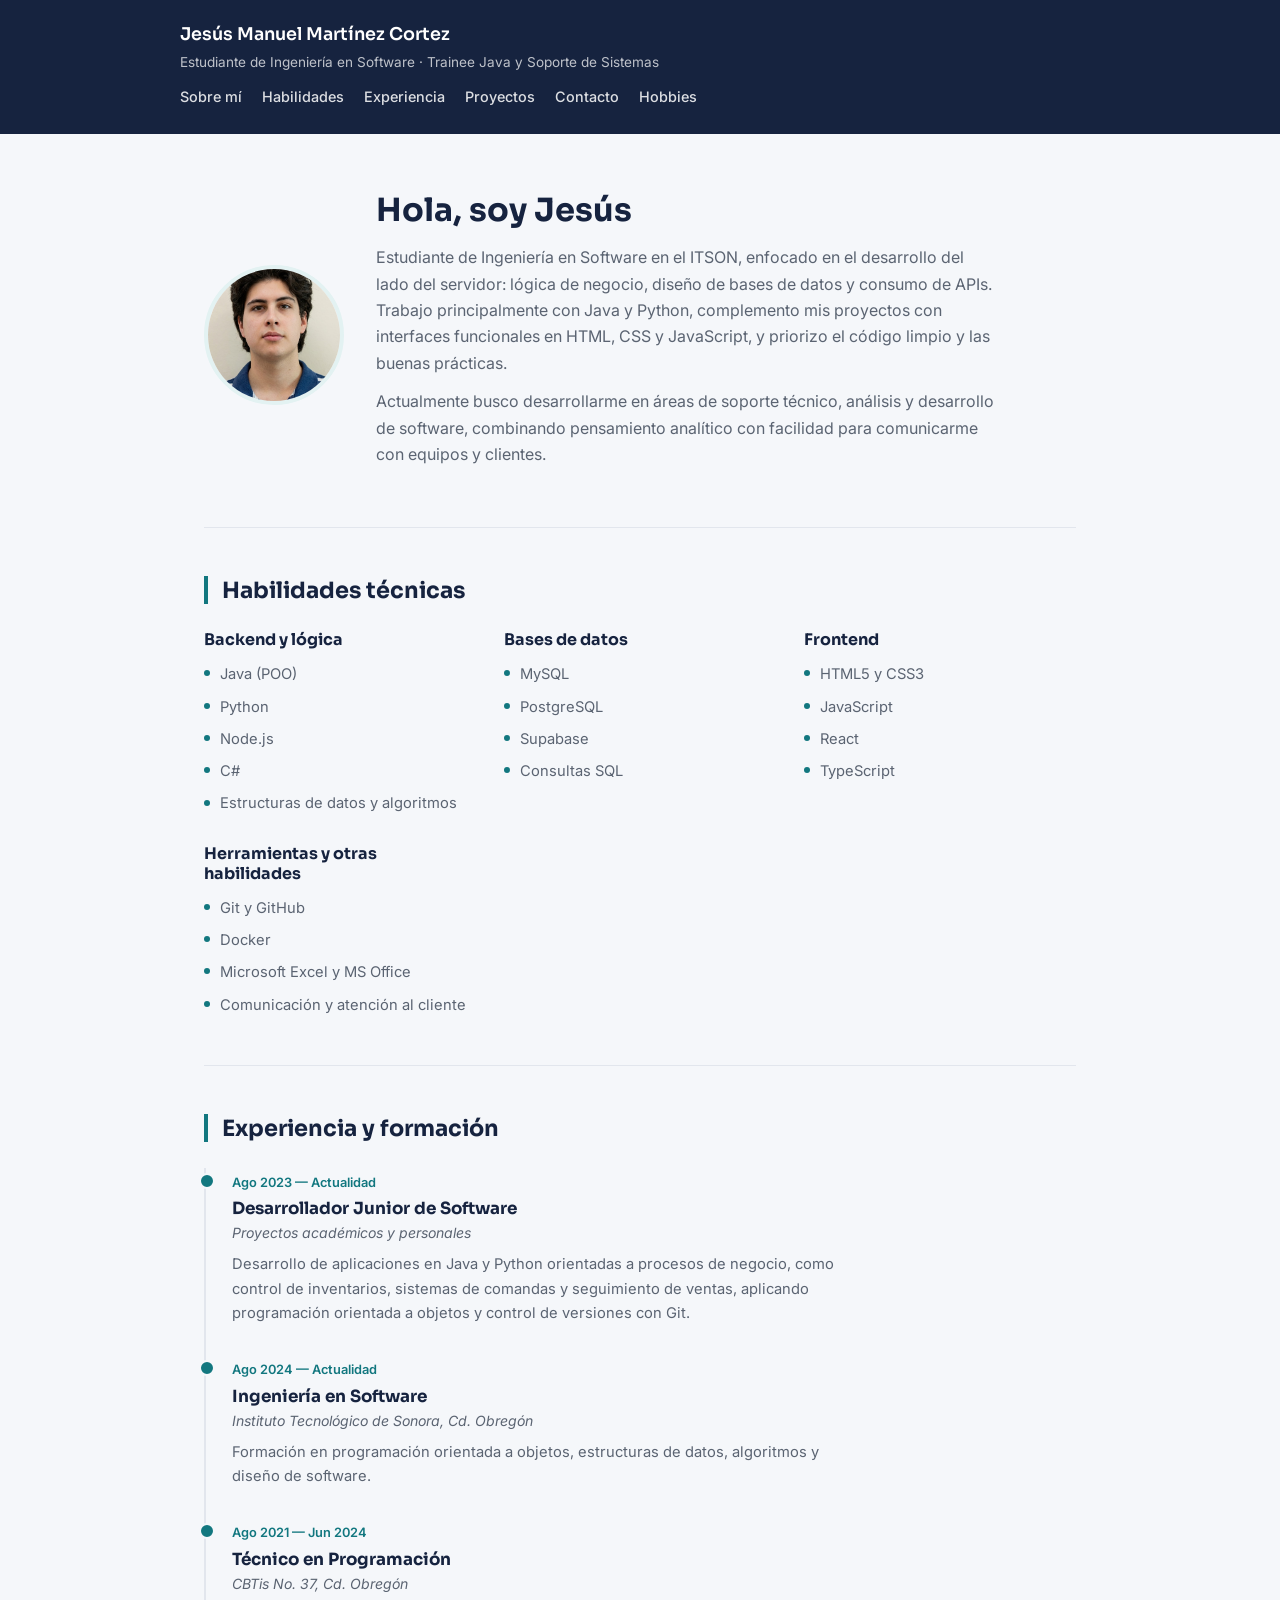
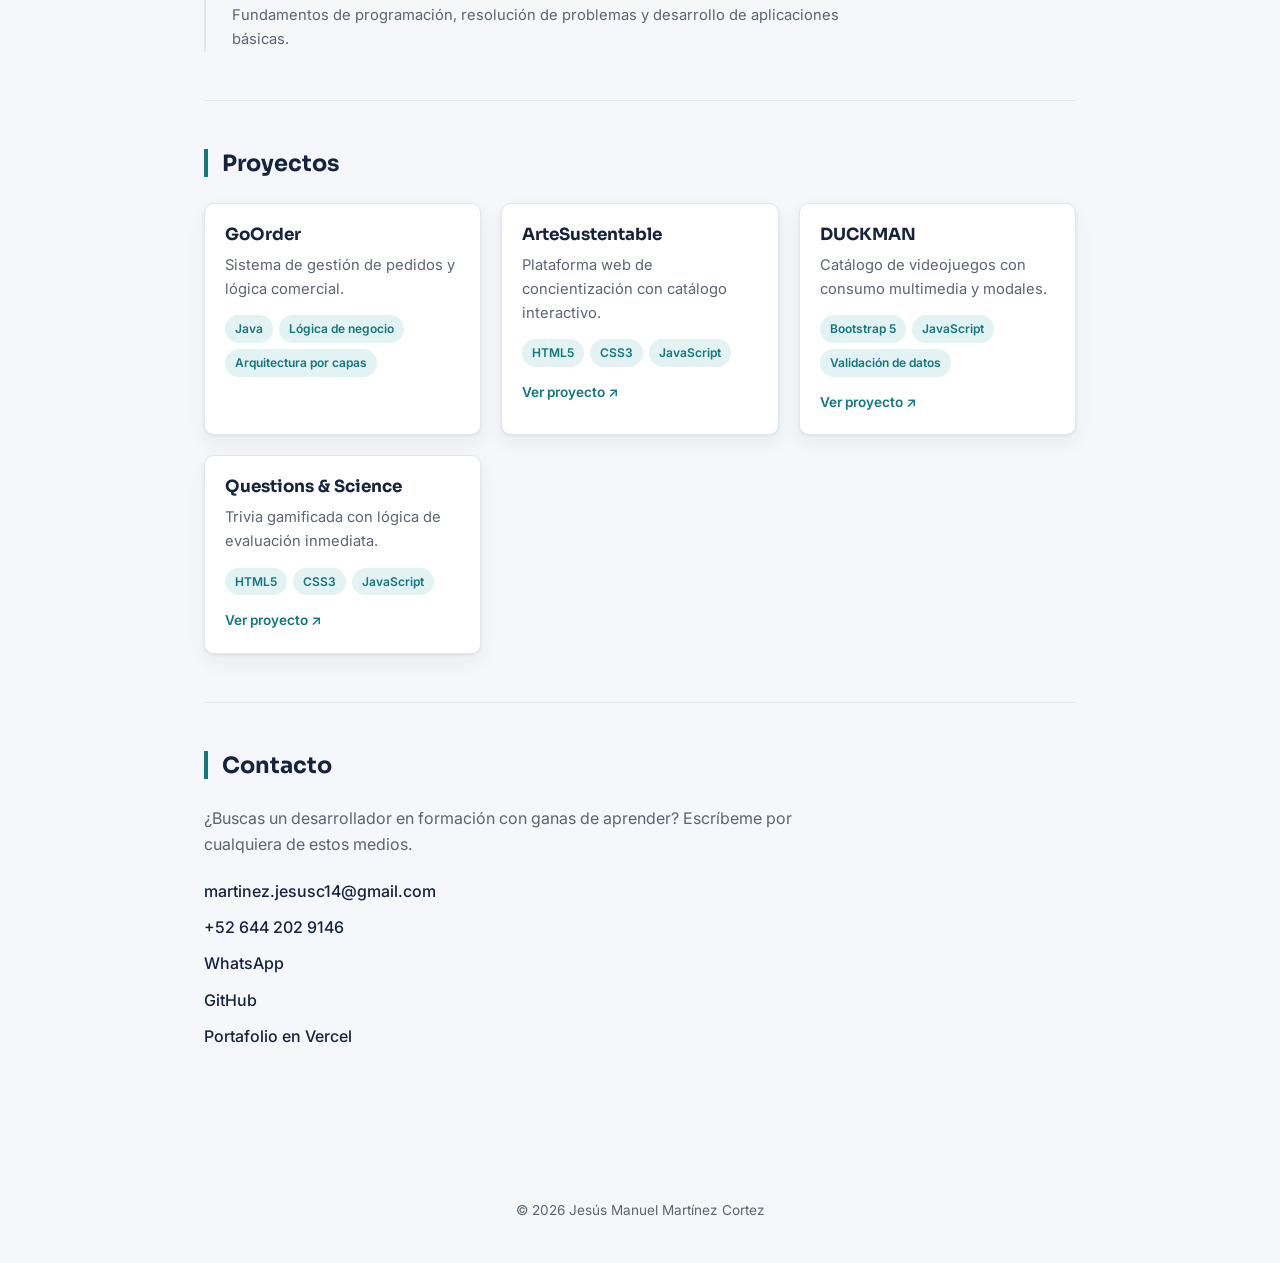
==== src/main/resources/static/index.html @ 35b680df "Add files via upload" ====
<!doctype html>
<html lang="es">
<head>
    <meta charset="UTF-8">
    <meta name="viewport" content="width=device-width, initial-scale=1.0">
    <meta name="description" content="Portafolio profesional de Jesús Manuel Martínez Cortez, estudiante de Ingeniería en Software enfocado en desarrollo backend con Java.">
    <meta name="author" content="Jesus Manuel Martinez Cortez">
    <link rel="preconnect" href="https://fonts.googleapis.com">
    <link rel="preconnect" href="https://fonts.gstatic.com" crossorigin>
    <link href="https://fonts.googleapis.com/css2?family=Sora:wght@500;600;700&family=Inter:wght@400;500;600&display=swap" rel="stylesheet">
    <link rel="stylesheet" href="CSS/styles.css">
    <title>Jesús Martínez — Portafolio</title>
</head>
<body>

<header class="site-header">
    <div class="header-inner">
        <div class="marca">
            <p class="marca-nombre">Jesús Manuel Martínez Cortez</p>
            <p class="marca-rol">Estudiante de Ingeniería en Software · Trainee Java y Soporte de Sistemas</p>
        </div>
        <nav class="nav-principal">
            <a href="#sobre-mi">Sobre mí</a>
            <a href="#habilidades">Habilidades</a>
            <a href="#experiencia">Experiencia</a>
            <a href="#proyectos">Proyectos</a>
            <a href="#contacto">Contacto</a>
            <a href="hobbies.html">Hobbies</a>
        </nav>
    </div>
</header>

<main>
    <section id="sobre-mi" class="hero">
        <img src="yo.jpeg" alt="Foto de perfil de Jesús Martínez" class="foto-perfil" width="140" height="140">
        <div class="hero-texto">
            <h1>Hola, soy Jesús</h1>
            <p>
                Estudiante de Ingeniería en Software en el ITSON, enfocado en el desarrollo del lado del servidor:
                lógica de negocio, diseño de bases de datos y consumo de APIs. Trabajo principalmente con Java y
                Python, complemento mis proyectos con interfaces funcionales en HTML, CSS y JavaScript, y priorizo
                el código limpio y las buenas prácticas.
            </p>
            <p>
                Actualmente busco desarrollarme en áreas de soporte técnico, análisis y desarrollo de software,
                combinando pensamiento analítico con facilidad para comunicarme con equipos y clientes.
            </p>
        </div>
    </section>

    <section id="habilidades">
        <h2>Habilidades técnicas</h2>
        <div class="skills-grid">
            <div class="skill-grupo">
                <h3>Backend y lógica</h3>
                <ul>
                    <li>Java (POO)</li>
                    <li>Python</li>
                    <li>Node.js</li>
                    <li>C#</li>
                    <li>Estructuras de datos y algoritmos</li>
                </ul>
            </div>
            <div class="skill-grupo">
                <h3>Bases de datos</h3>
                <ul>
                    <li>MySQL</li>
                    <li>PostgreSQL</li>
                    <li>Supabase</li>
                    <li>Consultas SQL</li>
                </ul>
            </div>
            <div class="skill-grupo">
                <h3>Frontend</h3>
                <ul>
                    <li>HTML5 y CSS3</li>
                    <li>JavaScript</li>
                    <li>React</li>
                    <li>TypeScript</li>
                </ul>
            </div>
            <div class="skill-grupo">
                <h3>Herramientas y otras habilidades</h3>
                <ul>
                    <li>Git y GitHub</li>
                    <li>Docker</li>
                    <li>Microsoft Excel y MS Office</li>
                    <li>Comunicación y atención al cliente</li>
                </ul>
            </div>
        </div>
    </section>

    <section id="experiencia">
        <h2>Experiencia y formación</h2>
        <ol class="linea-tiempo">
            <li>
                <span class="periodo">Ago 2023 — Actualidad</span>
                <h3>Desarrollador Junior de Software</h3>
                <p class="lugar">Proyectos académicos y personales</p>
                <p>Desarrollo de aplicaciones en Java y Python orientadas a procesos de negocio, como control de
                    inventarios, sistemas de comandas y seguimiento de ventas, aplicando programación orientada a
                    objetos y control de versiones con Git.</p>
            </li>
            <li>
                <span class="periodo">Ago 2024 — Actualidad</span>
                <h3>Ingeniería en Software</h3>
                <p class="lugar">Instituto Tecnológico de Sonora, Cd. Obregón</p>
                <p>Formación en programación orientada a objetos, estructuras de datos, algoritmos y diseño de
                    software.</p>
            </li>
            <li>
                <span class="periodo">Ago 2021 — Jun 2024</span>
                <h3>Técnico en Programación</h3>
                <p class="lugar">CBTis No. 37, Cd. Obregón</p>
                <p>Fundamentos de programación, resolución de problemas y desarrollo de aplicaciones básicas.</p>
            </li>
        </ol>
    </section>

    <section id="proyectos">
        <h2>Proyectos</h2>
        <div class="proyectos-grid">
            <article class="proyecto-card">
                <h3>GoOrder</h3>
                <p>Sistema de gestión de pedidos y lógica comercial.</p>
                <ul class="tags">
                    <li>Java</li>
                    <li>Lógica de negocio</li>
                    <li>Arquitectura por capas</li>
                </ul>
            </article>
            <a class="proyecto-card" href="https://artesustentable.netlify.app/login.html" target="_blank" rel="noopener">
                <h3>ArteSustentable</h3>
                <p>Plataforma web de concientización con catálogo interactivo.</p>
                <ul class="tags">
                    <li>HTML5</li>
                    <li>CSS3</li>
                    <li>JavaScript</li>
                </ul>
                <span class="ver-proyecto">Ver proyecto ↗</span>
            </a>
            <a class="proyecto-card" href="https://duckmangames.netlify.app/" target="_blank" rel="noopener">
                <h3>DUCKMAN</h3>
                <p>Catálogo de videojuegos con consumo multimedia y modales.</p>
                <ul class="tags">
                    <li>Bootstrap 5</li>
                    <li>JavaScript</li>
                    <li>Validación de datos</li>
                </ul>
                <span class="ver-proyecto">Ver proyecto ↗</span>
            </a>
            <a class="proyecto-card" href="https://questionandscience.netlify.app/" target="_blank" rel="noopener">
                <h3>Questions &amp; Science</h3>
                <p>Trivia gamificada con lógica de evaluación inmediata.</p>
                <ul class="tags">
                    <li>HTML5</li>
                    <li>CSS3</li>
                    <li>JavaScript</li>
                </ul>
                <span class="ver-proyecto">Ver proyecto ↗</span>
            </a>
        </div>
    </section>

    <section id="contacto">
        <h2>Contacto</h2>
        <p>¿Buscas un desarrollador en formación con ganas de aprender? Escríbeme por cualquiera de estos medios.</p>
        <ul class="contacto-lista">
            <li><a href="mailto:martinez.jesusc14@gmail.com">martinez.jesusc14@gmail.com</a></li>
            <li><a href="tel:6442029146">+52 644 202 9146</a></li>
            <li><a href="https://wa.me/6442029146?text=Hola,%20vi%20tu%20portafolio" target="_blank" rel="noopener">WhatsApp</a></li>
            <li><a href="https://github.com/JesusMartinez262714" target="_blank" rel="noopener">GitHub</a></li>
            <li><a href="https://portfolio-jesusmartinez.vercel.app" target="_blank" rel="noopener">Portafolio en Vercel</a></li>
        </ul>
    </section>
</main>

<footer>
    <p>&copy; 2026 Jesús Manuel Martínez Cortez</p>
</footer>
</body>
</html>
---- src/main/resources/static/CSS/styles.css ----
:root {
    --color-fondo: #F5F7FA;
    --color-superficie: #FFFFFF;
    --color-texto: #262B36;
    --color-texto-suave: #5B6472;
    --color-primario: #16233F;
    --color-acento: #12777F;
    --color-acento-suave: #E3F2F2;
    --borde: #E2E6ED;
    --radio: 10px;
    --sombra: 0 1px 3px rgba(22, 35, 63, 0.08), 0 8px 20px rgba(22, 35, 63, 0.06);
}

* {
    box-sizing: border-box;
}

body {
    font-family: 'Inter', system-ui, sans-serif;
    background-color: var(--color-fondo);
    color: var(--color-texto);
    margin: 0;
    line-height: 1.65;
}

h1, h2, h3 {
    font-family: 'Sora', system-ui, sans-serif;
    color: var(--color-primario);
    line-height: 1.25;
}

a {
    color: var(--color-acento);
}

a:focus-visible, button:focus-visible {
    outline: 2px solid var(--color-acento);
    outline-offset: 2px;
}


.site-header {
    background-color: var(--color-primario);
    padding: 20px 24px;
}

.header-inner {
    max-width: 920px;
    margin: 0 auto;
    display: flex;
    justify-content: space-between;
    align-items: center;
    flex-wrap: wrap;
    gap: 12px;
}

.marca-nombre {
    font-family: 'Sora', system-ui, sans-serif;
    font-weight: 600;
    font-size: 1.1rem;
    color: #ffffff;
    margin: 0;
}

.marca-rol {
    font-size: 0.85rem;
    color: rgba(255, 255, 255, 0.72);
    margin: 2px 0 0;
}

.nav-principal {
    display: flex;
    gap: 20px;
    flex-wrap: wrap;
}

.nav-principal a {
    color: rgba(255, 255, 255, 0.85);
    text-decoration: none;
    font-size: 0.9rem;
    font-weight: 500;
    padding-bottom: 3px;
    border-bottom: 2px solid transparent;
    transition: border-color 0.2s ease, color 0.2s ease;
}

.nav-principal a:hover,
.nav-principal a:focus-visible {
    color: #ffffff;
    border-color: var(--color-acento);
    outline: none;
}


main {
    max-width: 920px;
    margin: 0 auto;
    padding: 0 24px 60px;
}

section {
    padding: 48px 0;
    border-bottom: 1px solid var(--borde);
}

section:last-of-type {
    border-bottom: none;
}

h2 {
    font-size: 1.4rem;
    margin: 0 0 26px;
    padding-left: 14px;
    border-left: 4px solid var(--color-acento);
}



.hero {
    display: flex;
    align-items: center;
    gap: 32px;
    padding-top: 56px;
}

.foto-perfil {
    border-radius: 50%;
    object-fit: cover;
    border: 4px solid var(--color-acento-suave);
    flex-shrink: 0;
}

.hero-texto h1 {
    font-size: 2rem;
    margin: 0 0 14px;
}

.hero-texto p {
    color: var(--color-texto-suave);
    margin: 0 0 12px;
    max-width: 62ch;
}



.skills-grid {
    display: grid;
    grid-template-columns: repeat(auto-fit, minmax(200px, 1fr));
    gap: 28px;
}

.skill-grupo h3 {
    font-size: 1rem;
    margin: 0 0 12px;
}

.skill-grupo ul {
    list-style: none;
    margin: 0;
    padding: 0;
    display: flex;
    flex-direction: column;
    gap: 8px;
}

.skill-grupo li {
    font-size: 0.92rem;
    color: var(--color-texto-suave);
    padding-left: 16px;
    position: relative;
}

.skill-grupo li::before {
    content: '';
    position: absolute;
    left: 0;
    top: 0.55em;
    width: 6px;
    height: 6px;
    border-radius: 50%;
    background-color: var(--color-acento);
}



.linea-tiempo {
    list-style: none;
    margin: 0;
    padding: 0;
    border-left: 2px solid var(--borde);
    display: flex;
    flex-direction: column;
    gap: 30px;
}

.linea-tiempo li {
    position: relative;
    padding-left: 26px;
}

.linea-tiempo li::before {
    content: '';
    position: absolute;
    left: -7px;
    top: 5px;
    width: 12px;
    height: 12px;
    border-radius: 50%;
    background-color: var(--color-acento);
    border: 2px solid var(--color-fondo);
}

.periodo {
    font-size: 0.8rem;
    color: var(--color-acento);
    font-weight: 600;
}

.linea-tiempo h3 {
    margin: 4px 0 2px;
    font-size: 1.05rem;
}

.lugar {
    margin: 0 0 8px;
    font-size: 0.88rem;
    color: var(--color-texto-suave);
    font-style: italic;
}

.linea-tiempo p:not(.lugar) {
    margin: 0;
    color: var(--color-texto-suave);
    font-size: 0.92rem;
    max-width: 68ch;
}



.proyectos-grid {
    display: grid;
    grid-template-columns: repeat(auto-fit, minmax(220px, 1fr));
    gap: 20px;
}

.proyecto-card {
    background-color: var(--color-superficie);
    border: 1px solid var(--borde);
    border-radius: var(--radio);
    padding: 20px;
    box-shadow: var(--sombra);
    transition: transform 0.2s ease, box-shadow 0.2s ease;
    display: block;
    text-decoration: none;
    color: inherit;
}

.proyecto-card:hover {
    transform: translateY(-3px);
    box-shadow: 0 12px 26px rgba(22, 35, 63, 0.12);
}

.proyecto-card h3 {
    margin: 0 0 8px;
    font-size: 1.05rem;
}

.proyecto-card p {
    margin: 0 0 14px;
    color: var(--color-texto-suave);
    font-size: 0.92rem;
}

.ver-proyecto {
    display: inline-block;
    margin-top: 14px;
    font-size: 0.85rem;
    font-weight: 600;
    color: var(--color-acento);
}

.tags {
    list-style: none;
    margin: 0;
    padding: 0;
    display: flex;
    flex-wrap: wrap;
    gap: 6px;
}

.tags li {
    font-size: 0.75rem;
    background-color: var(--color-acento-suave);
    color: var(--color-acento);
    padding: 4px 10px;
    border-radius: 999px;
    font-weight: 600;
}


#contacto p {
    color: var(--color-texto-suave);
    max-width: 60ch;
}

.contacto-lista {
    list-style: none;
    margin: 20px 0 0;
    padding: 0;
    display: flex;
    flex-direction: column;
    gap: 10px;
}

.contacto-lista a {
    color: var(--color-primario);
    text-decoration: none;
    font-weight: 500;
}

.contacto-lista a:hover {
    color: var(--color-acento);
}


.hobbies-intro {
    padding: 56px 0 8px;
}

.hobbies-intro h1 {
    font-size: 1.9rem;
    margin: 0 0 12px;
}

.hobbies-intro p {
    color: var(--color-texto-suave);
    max-width: 62ch;
    margin: 0;
}

.hobbies-grid {
    display: grid;
    grid-template-columns: repeat(auto-fit, minmax(260px, 1fr));
    gap: 20px;
    padding: 32px 0 56px;
}

.hobby-card {
    background-color: var(--color-superficie);
    border: 1px solid var(--borde);
    border-radius: var(--radio);
    padding: 22px;
    box-shadow: var(--sombra);
    display: flex;
    align-items: flex-start;
    gap: 16px;
    transition: transform 0.2s ease, box-shadow 0.2s ease;
}

.hobby-card:hover {
    transform: translateY(-3px);
    box-shadow: 0 12px 26px rgba(22, 35, 63, 0.12);
}

.hobby-card .icono {
    font-size: 1.5rem;
    flex-shrink: 0;
    width: 44px;
    height: 44px;
    border-radius: 50%;
    background-color: var(--color-acento-suave);
    display: flex;
    align-items: center;
    justify-content: center;
}

.hobby-contenido h3 {
    margin: 0 0 6px;
    font-size: 1rem;
}

.hobby-contenido p {
    margin: 0 0 12px;
    color: var(--color-texto-suave);
    font-size: 0.9rem;
}

.hobby-contenido .tags {
    margin: 0;
}



footer {
    text-align: center;
    padding: 28px 24px;
    color: var(--color-texto-suave);
    font-size: 0.85rem;
}



@media (max-width: 640px) {
    .hero {
        flex-direction: column;
        text-align: center;
        padding-top: 36px;
    }

    .header-inner {
        flex-direction: column;
        align-items: flex-start;
    }

    section {
        padding: 36px 0;
    }
}
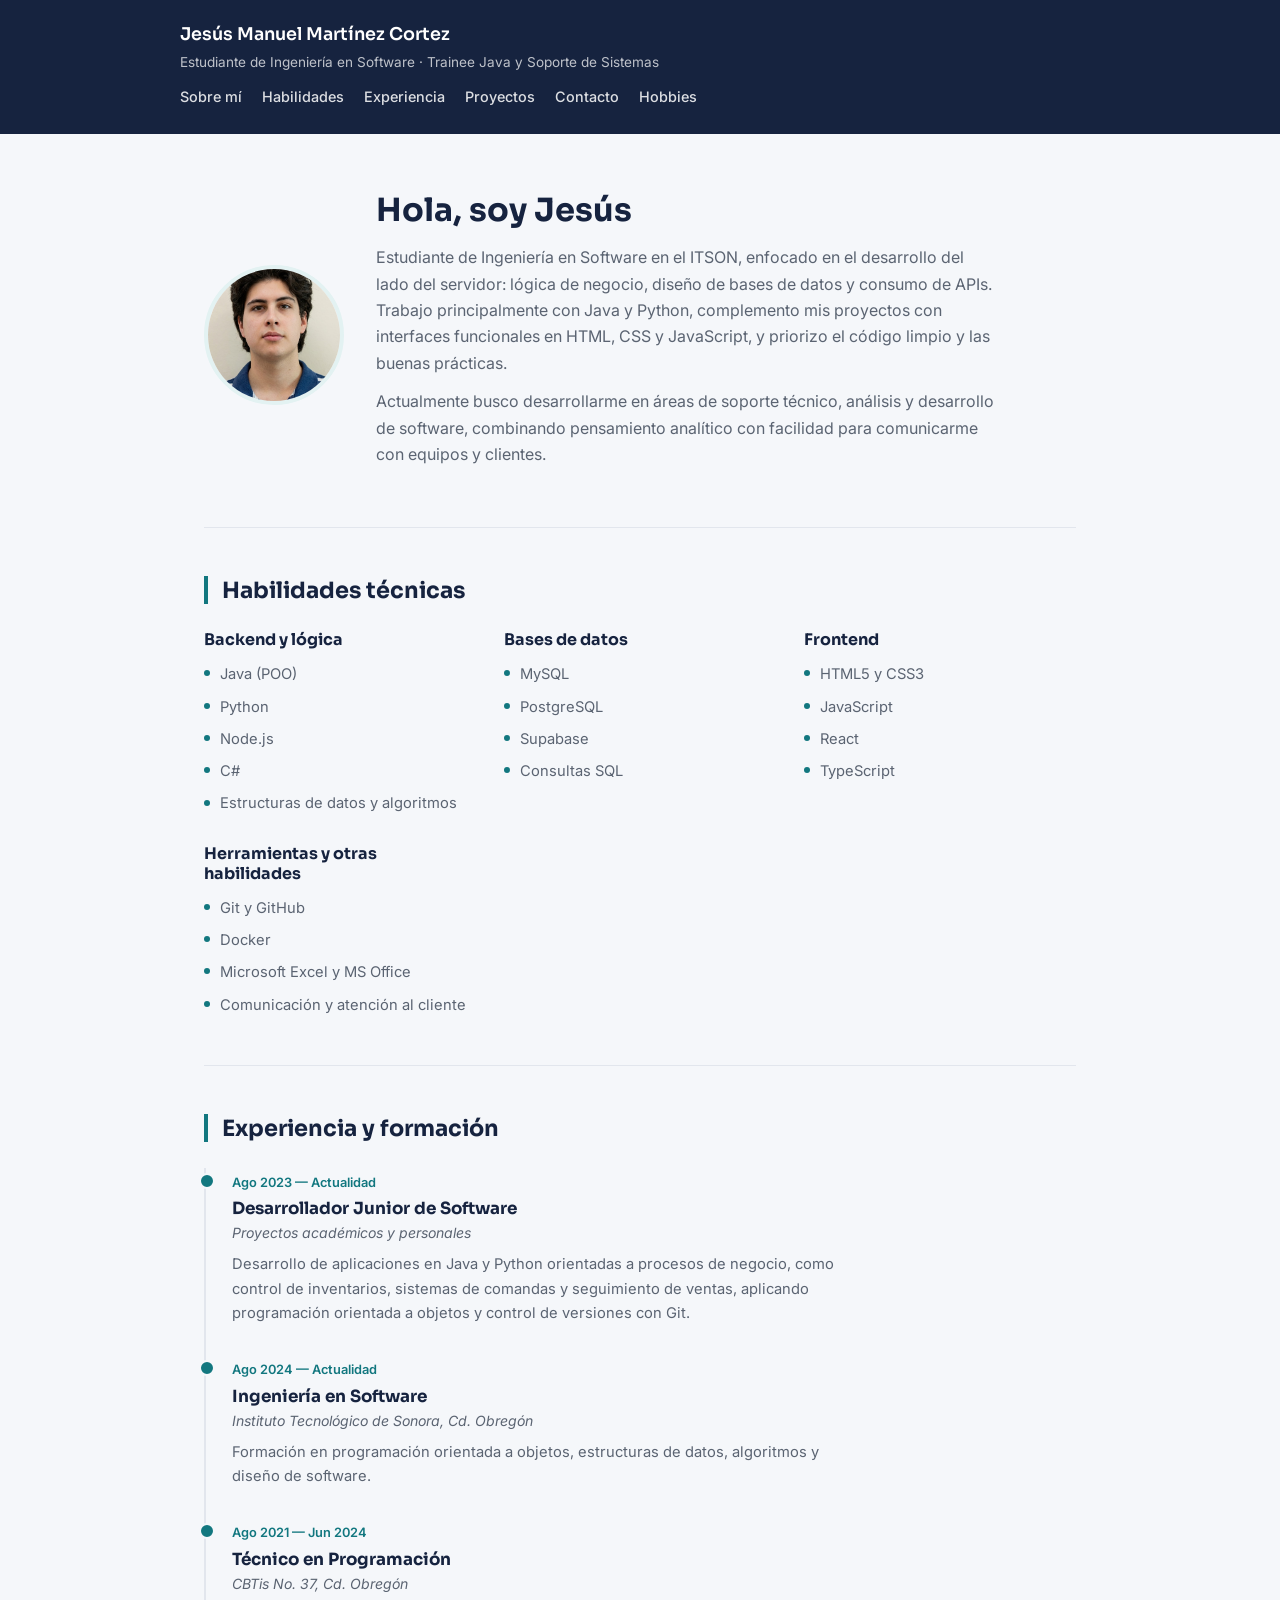
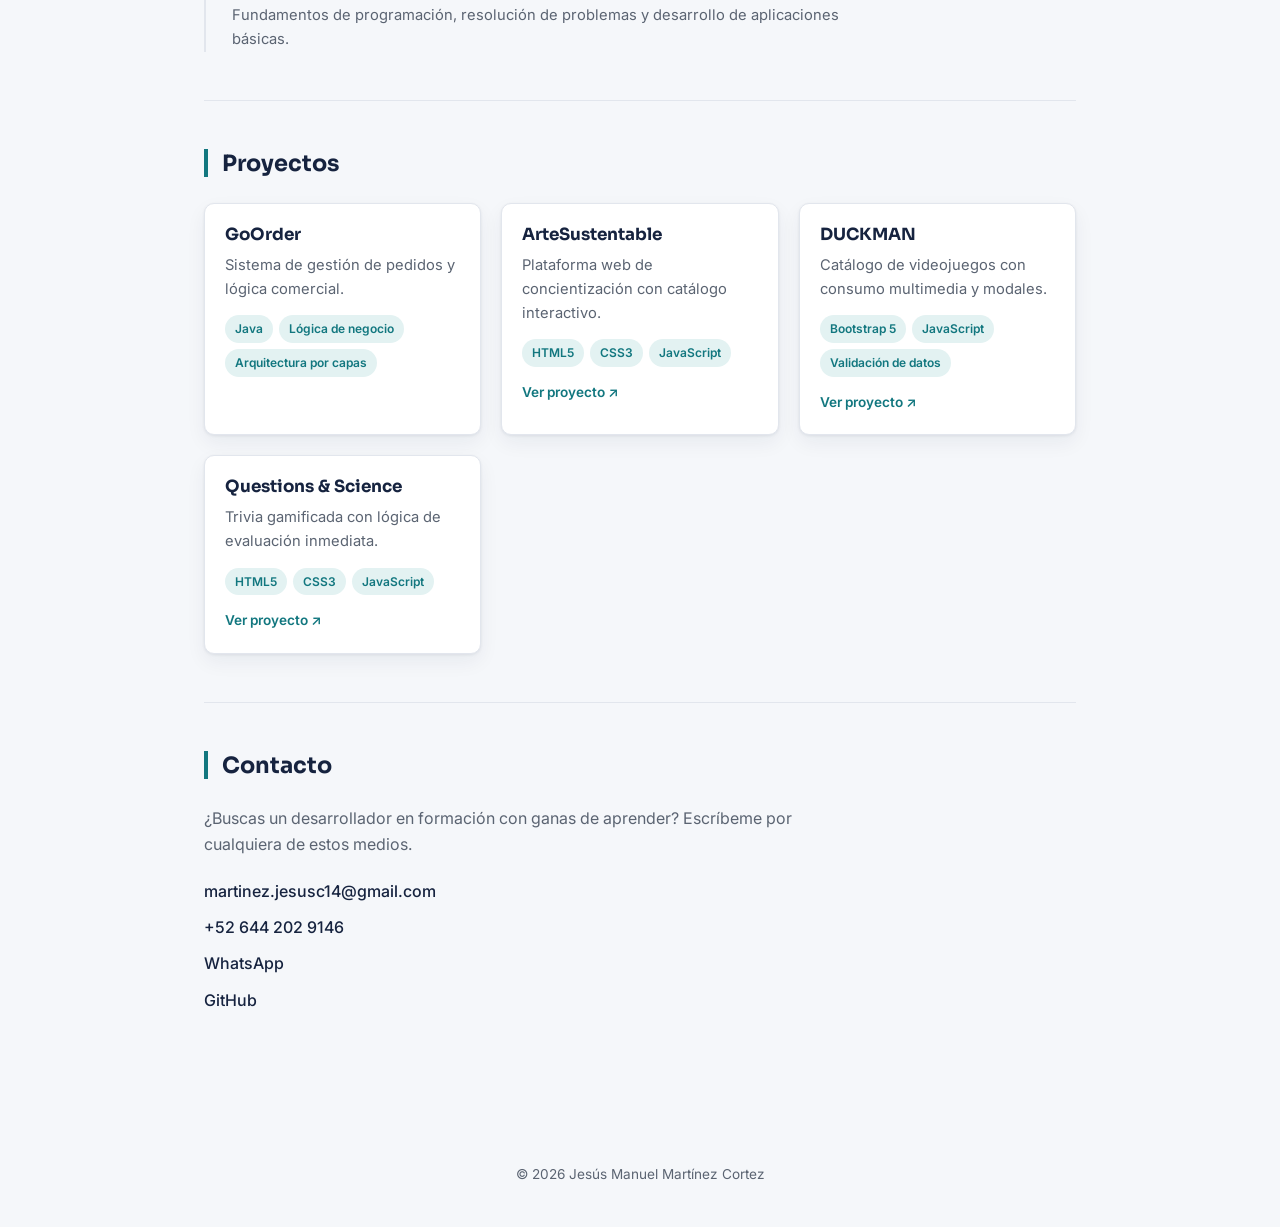
==== commit 9f661ea3: "Actualizar index.html" ====
--- a/src/main/resources/static/index.html
+++ b/src/main/resources/static/index.html
@@ -171,7 +171,7 @@
             <li><a href="tel:6442029146">+52 644 202 9146</a></li>
             <li><a href="https://wa.me/6442029146?text=Hola,%20vi%20tu%20portafolio" target="_blank" rel="noopener">WhatsApp</a></li>
             <li><a href="https://github.com/JesusMartinez262714" target="_blank" rel="noopener">GitHub</a></li>
-            <li><a href="https://portfolio-jesusmartinez.vercel.app" target="_blank" rel="noopener">Portafolio en Vercel</a></li>
+   
         </ul>
     </section>
 </main>
